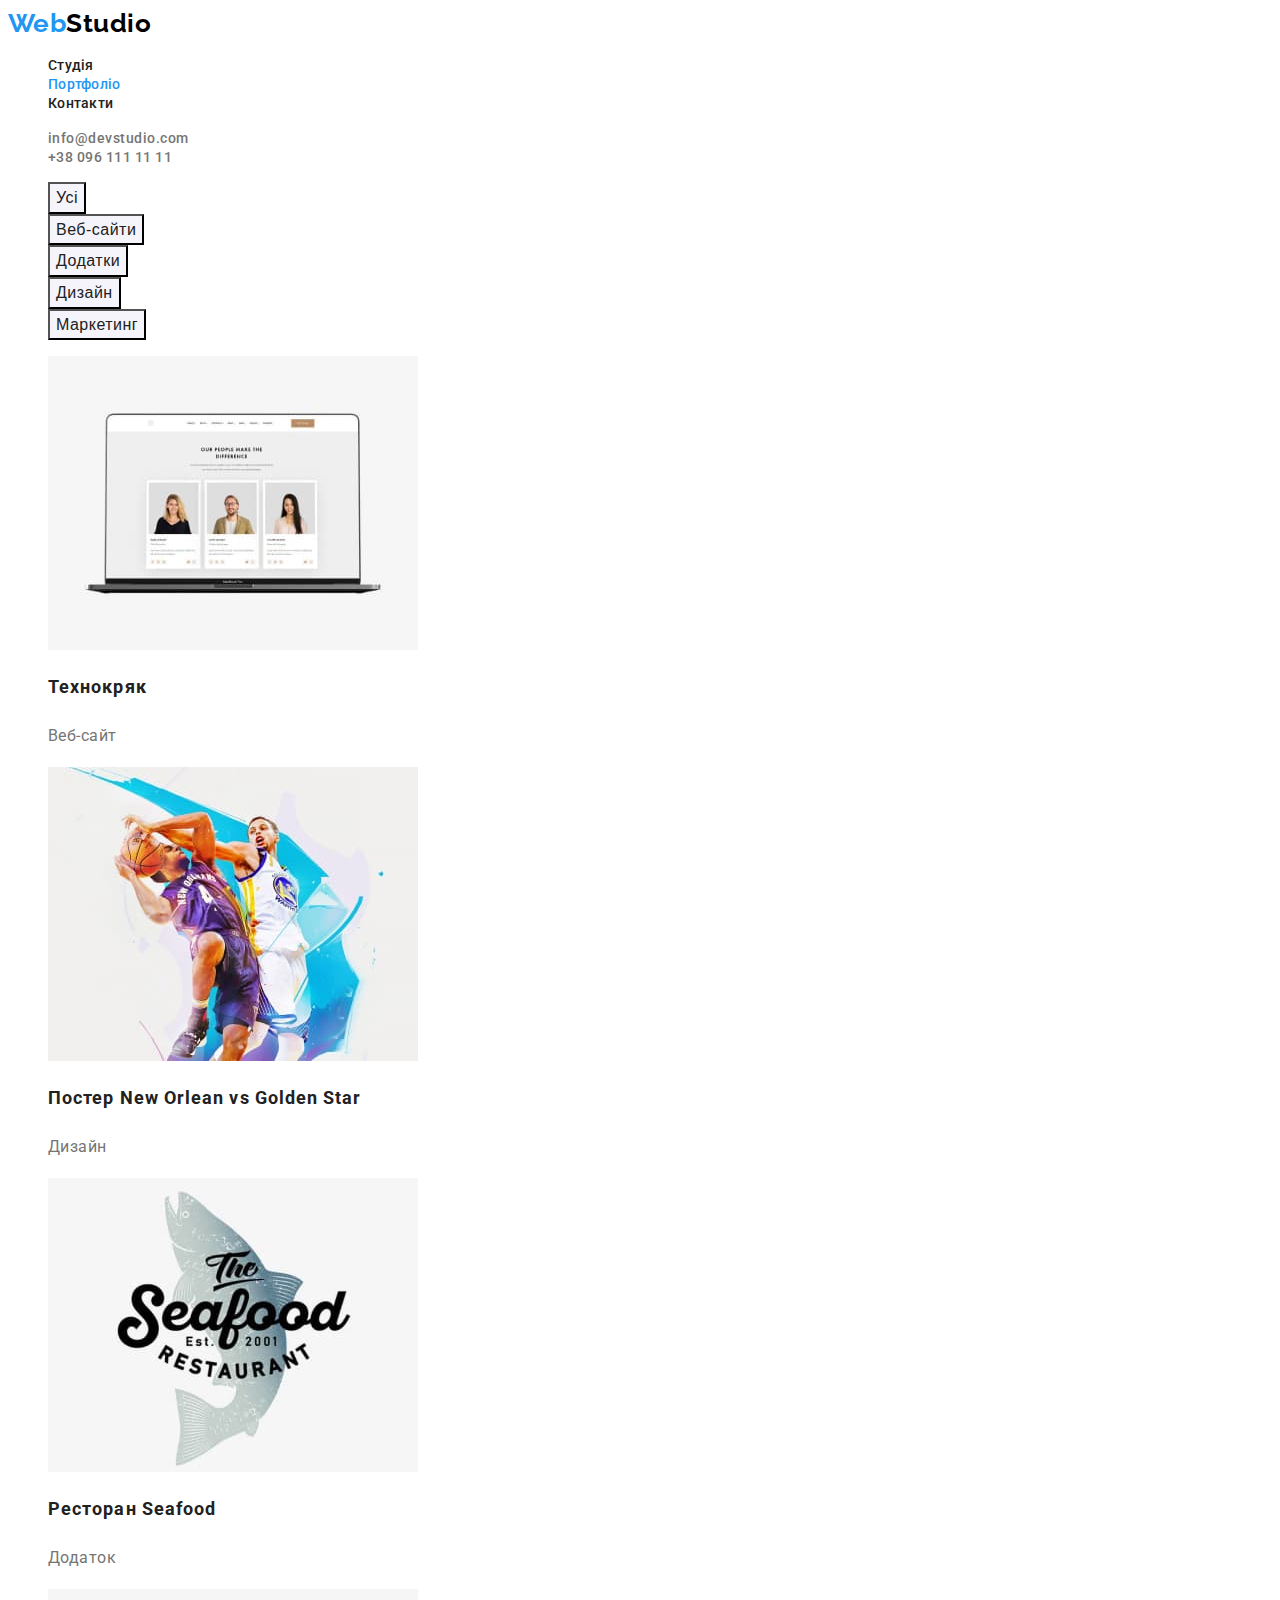
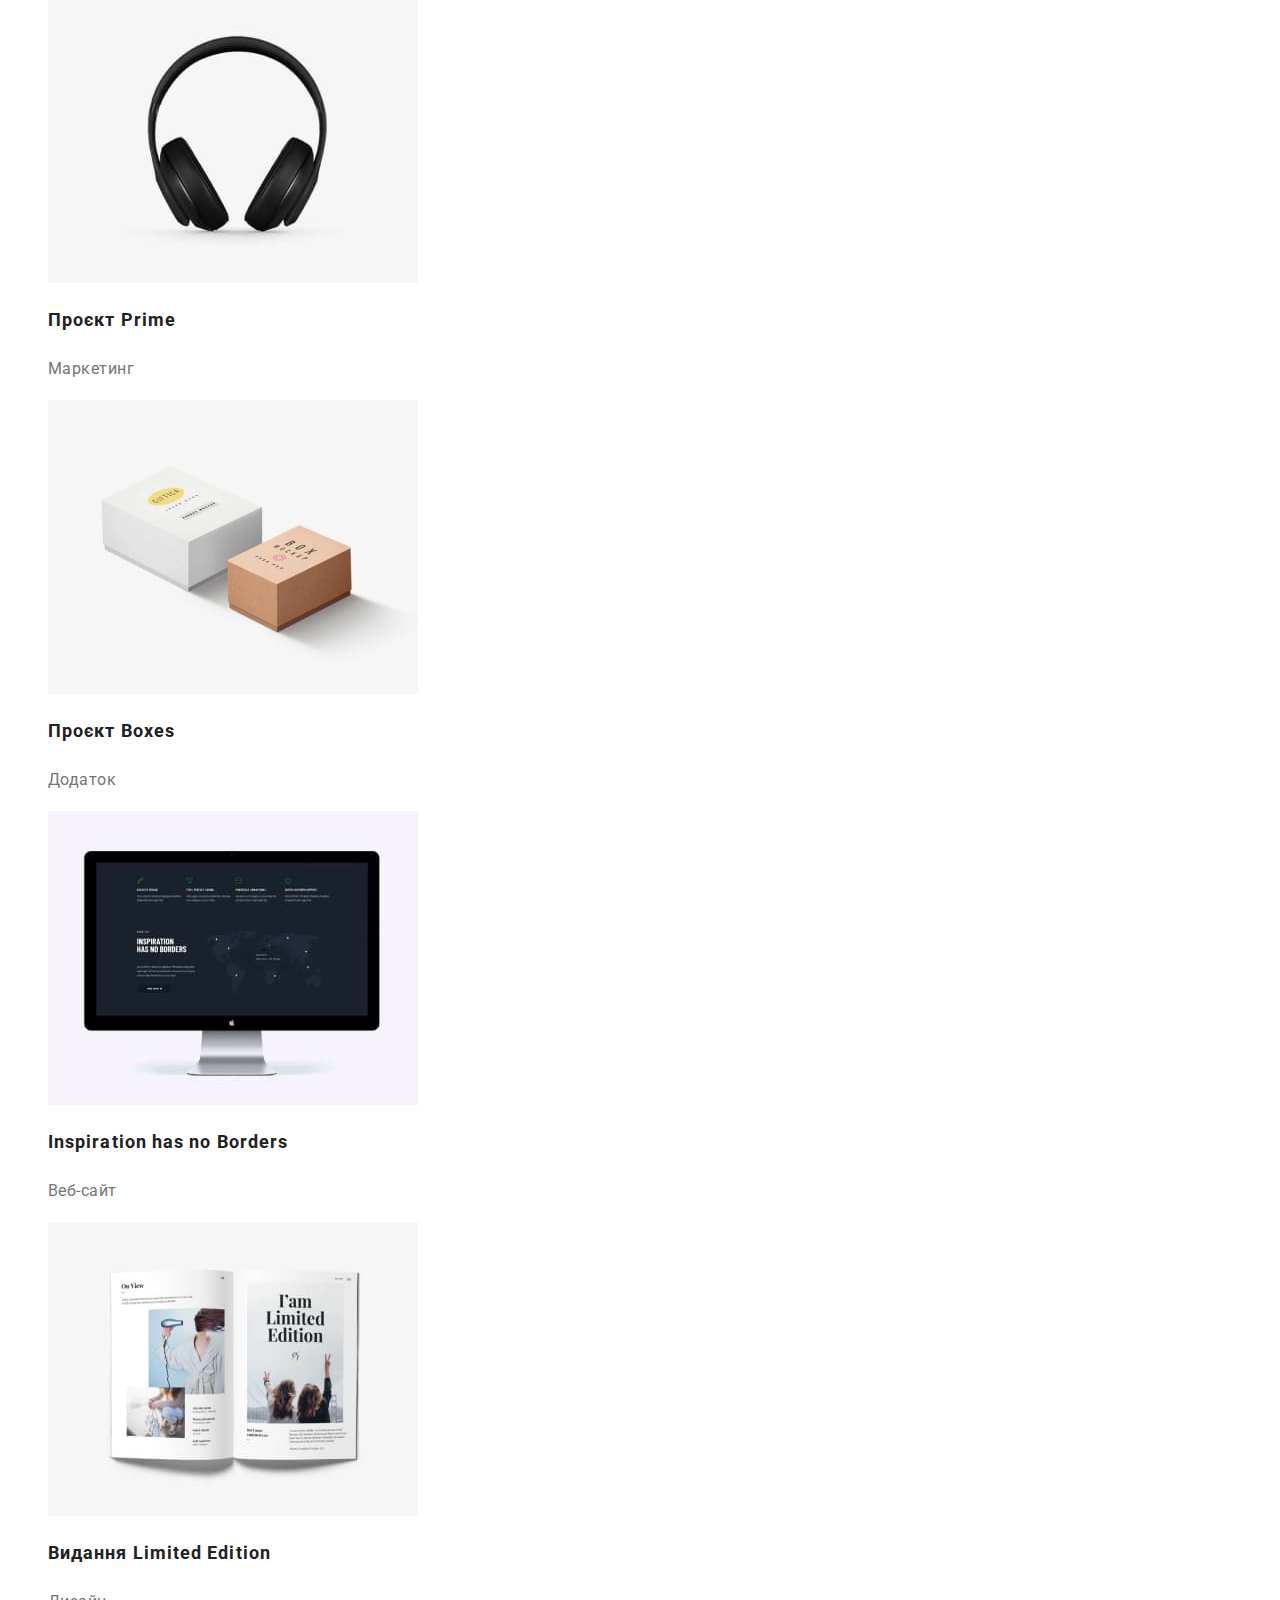
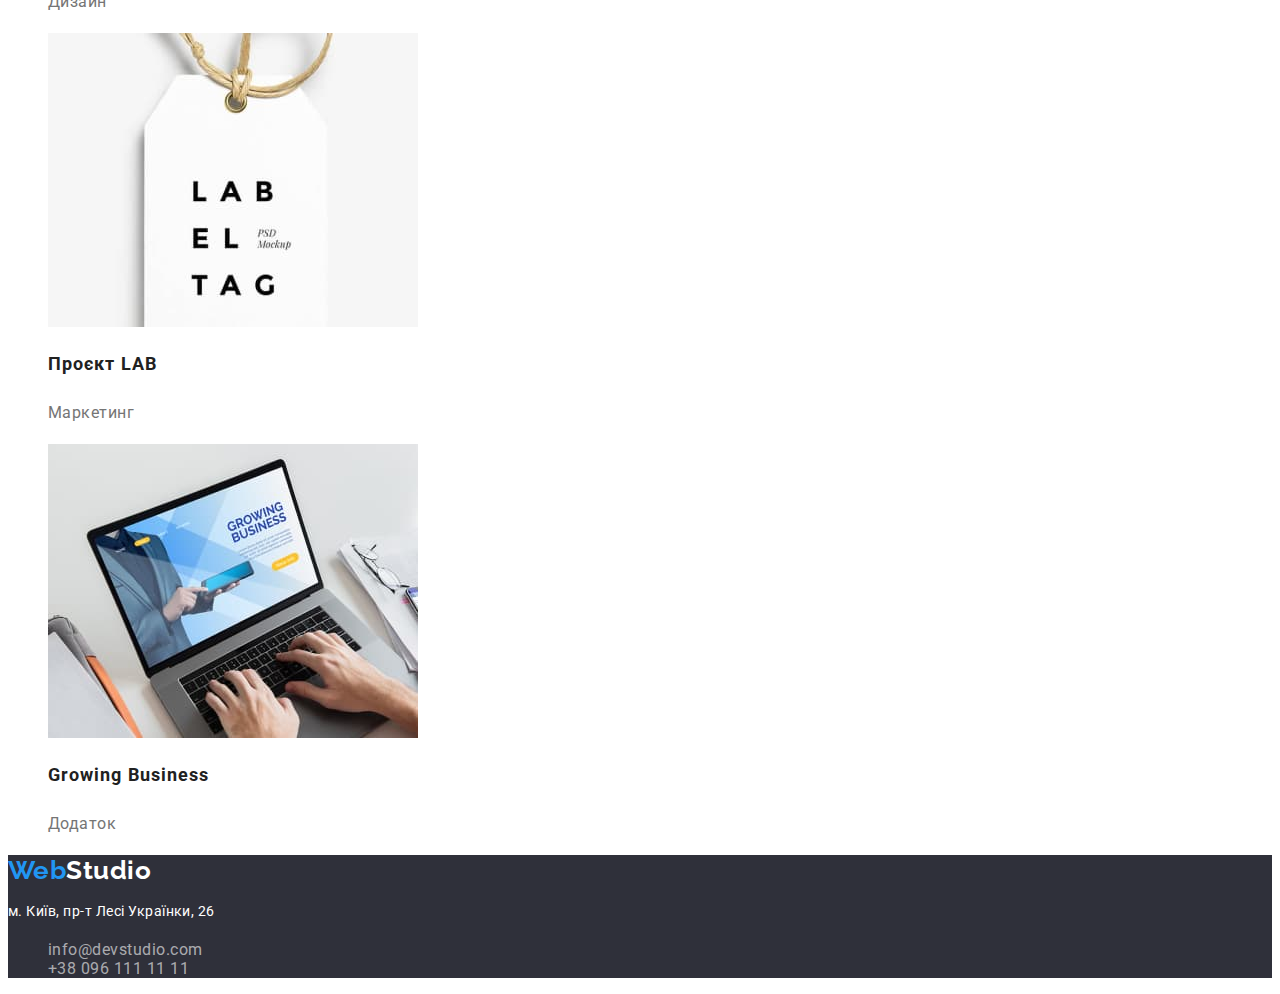
==== portfolio.html @ 4f3515ca "Initial commit" ====
<!DOCTYPE html>
<html lang="en">
<head>
    <meta charset="UTF-8">
    <meta http-equiv="X-UA-Compatible" content="IE=edge">
    <meta name="viewport" content="width=device-width, initial-scale=1.0">
    <title>Document</title>
    <link rel="stylesheet" href="./css/styles.css">
    <link href="https://fonts.googleapis.com/css2?family=Raleway:wght@700&family=Roboto:wght@400;500;700;900&display=swap" rel="stylesheet">
</head>
<body class="body">
    <header class="header">
        <nav>
            <a class="logo-link" href="./index.html">Web<span class="header-logo">Studio</span></a>
            <ul class="site-nav list">
                <li><a href="" class="link">Студія</a></li>
                <li><a href="" class="link current">Портфоліо</a></li>
                <li><a href="" class="link">Контакти</a></li>
            </ul>
        </nav>
        <ul class="site-address list">
            <li><a href="mailto:info@devstudio.com" class="link">info@devstudio.com</a></li>
            <li><a href="tel:+380961111111" class="link">+38 096 111 11 11</a></li>
        </ul>
    </header>
    <main>
        <section class="portfolio">
            <div>  
                <ul class="list-button list">
                   <li><button type="button" class="link">Усі</button></li>
                   <li><button type="button" class="link">Веб-сайти</button></li>
                   <li><button type="button" class="link">Додатки</button></li>
                   <li><button type="button" class="link">Дизайн</button></li>
                   <li><button type="button" class="link">Маркетинг</button></li>
                </ul>
            </div>
            <ul class="list">
                <li>
                    <img src="./images/techno.jpg" alt="Технокряк" width="370" height="294">
                    <h2 class="portfolio-title">Технокряк</h2>
                    <p class="text">Веб-сайт</p>
                </li>
                <li>
                    <img src="./images/poster.jpg" alt="Постер" width="370" height="294">
                    <h2 class="portfolio-title">Постер New Orlean vs Golden Star</h2>
                    <p class="text">Дизайн</p>
                </li>
                <li>
                    <img src="./images/seafood.jpg" alt="Ресторан" width="370" height="294">
                    <h2 class="portfolio-title">Ресторан Seafood</h2>
                    <p class="text">Додаток</p>
                </li>
                <li>
                    <img src="./images/prime.jpg" alt="Гаджет" width="370" height="294">
                    <h2 class="portfolio-title">Проєкт Prime</h2>
                    <p class="text">Маркетинг</p>
                </li>
                <li>
                    <img src="./images/boxes.jpg" alt="Коробка" width="370" height="294">
                    <h2 class="portfolio-title">Проєкт Boxes</h2>
                    <p class="text">Додаток</p>
                </li>
                <li>
                    <img src="./images/display.jpg" alt="Дисплей" width="370" height="294">
                    <h2 class="portfolio-title">Inspiration has no Borders</h2>
                    <p class="text">Веб-сайт</p>
                </li>
                <li>
                    <img src="./images/edition.jpg" alt="Видання" width="370" height="294">
                    <h2 class="portfolio-title">Видання Limited Edition</h2>
                    <p class="text"> Дизайн</p>
                </li>
                <li>
                    <img src="./images/project.jpg" alt="Проект" width="370" height="294">
                    <h2 class="portfolio-title">Проєкт LAB</h2>
                    <p class="text">Маркетинг</p>
                </li>
                <li>
                    <img src="./images/business.jpg" alt="Бізнес" width="370" height="294">
                    <h2 class="portfolio-title">Growing Business</h2>
                    <p class="text">Додаток</p>
                </li>
            </ul>

        </section>
    </main>

    <footer class="footer">
        <a class="logo-link" href="/index.html">Web<span class="footer-logo">Studio</span></a>
        <address>
            <p class="text">м. Київ, пр-т Лесі Українки, 26</p>
            <ul class="footer-address list">
                <li><a href="mailto:info@devstudio.com" class="link">info@devstudio.com</a></li>
                <li><a href="tel:+380961111111" class="link">+38 096 111 11 11</a></li>
            </ul>
        </address> 
    </footer>
    
</body>
</html>
---- css/styles.css ----
:root{
    --primary-text-color: #757575;
    --title-text-color: #212121;
    --text-accent: #2196F3;
}

body{
color: var(--primary-text-color);
font-family: Roboto, sans-serif;
letter-spacing: 0.03em;
background: #FFFFFF;
}

/* Header */

.header-logo{
    color: #000000;
    font-family: 'Raleway';
    font-weight: 700;
    font-size: 26px;
    line-height: 1.2;
}

.logo-link {
    color: var(--text-accent); 
    font-family: 'Raleway';
    font-weight: 700;
    font-size: 26px;
    line-height: 1.2;
    text-decoration: none;                                         
}

.list{
    list-style: none;
}

.site-nav .link{
    color: var(--title-text-color);
    font-weight: 500;
    font-size: 14px;
    line-height: 1.14;
    letter-spacing: 0.02em;
    text-decoration: none;
    }

.site-nav .link:hover,
.site-nav .link:focus{
    color: var(--text-accent);
}

.site-nav .link.current{
    color: var(--text-accent);
}

.site-address .link{
    color: var(--primary-text-color);
    font-weight: 500;
    font-size: 14px;
    line-height: 1.14
    letter-spacing: 0.02em;
    text-decoration: none;
}

.site-address .link:hover,
.site-address .link:focus{
    color: var(--text-accent);
}

/* Main */

.hero{
    background: #2F303A;
    }

.hero-title{
    color: #FFFFFF;;
    font-weight: 900;
    font-size: 44px;
    line-height: 1.4;
    text-align: center;
    letter-spacing: 0.06em;
}

.button{
    color: #FFFFFF;
    background: var(--text-accent);
    font-family: 'Roboto';
    font-weight: 700;
    font-size: 16px;
    line-height: 1.9;
    letter-spacing: 0.06em;
    cursor: pointer;  
}

.button:hover,
.button:focus{
    background: #188CE8;
    color: #FFFFFF;
}

.images-title, 
.team-title{
    color: var(--title-text-color);
    font-weight: 700;
    font-size: 36px;
    line-height: 1.17;
    text-align: center;
}

.desc-title{
    color: var(--title-text-color);
    font-weight: 700;
    font-size: 14px;
    line-height: 1.14;
    letter-spacing: 0.03em;
}

.desc .text{
    color: var(--primary-text-color);
    font-size: 14px;
    line-height: 1.71;
}

.section-title{
    color: var(--title-text-color);
    font-weight: 500;
    font-size: 16px;
    line-height: 1.19;
}

.team{
    background: #F5F4FA;
}

.team .text{
    color: var(--primary-text-color);
    font-size: 16px;
    line-height: 1.19;
}

.picture{
    background: #FFFFFF;
}

/* Footer */

.footer{
    background: #2F303A;
}

.footer-logo{
    color: #FFFFFF;
    font-family: 'Raleway';
    font-weight: 700;
    font-size: 26px;
    line-height: 1.2;
}

.footer .text{
    color: #FFFFFF;
    font-size: 14px;
    font-style: normal;
    line-height: 1.71; 
}

.footer-address .link{
    color: rgba(255, 255, 255, 0.6);
    text-decoration: none;
    font-style: normal;
}

.footer-address .link:hover,
.footer-address .link:focus{
    color: var(--text-accent);
}

/* Portfolio */

.list-button .link{
    background: #F5F4FA;
    color: var(--title-text-color);
    cursor: pointer;
    font-weight: 500;
    font-size: 16px;
    line-height: 1.6;
    text-align: center;
    letter-spacing: 0.03em;
}

.list-button .link:hover,
.list-button .link:focus{
    background: var(--text-accent);
    color: #FFFFFF;;
}

.portfolio-title{
    color: var(--title-text-color);
    font-weight: 700;
    font-size: 18px;
    line-height: 2;
    letter-spacing: 0.06em;
}

.portfolio .text{
    color: var(--primary-text-color);
    font-size: 16px;
    line-height: 1.88;
}





/* основной цвет #212121 */
/* вторичній цвет #757575; */
/* белый #FFFFFF */
/* акцент #2196F3; */
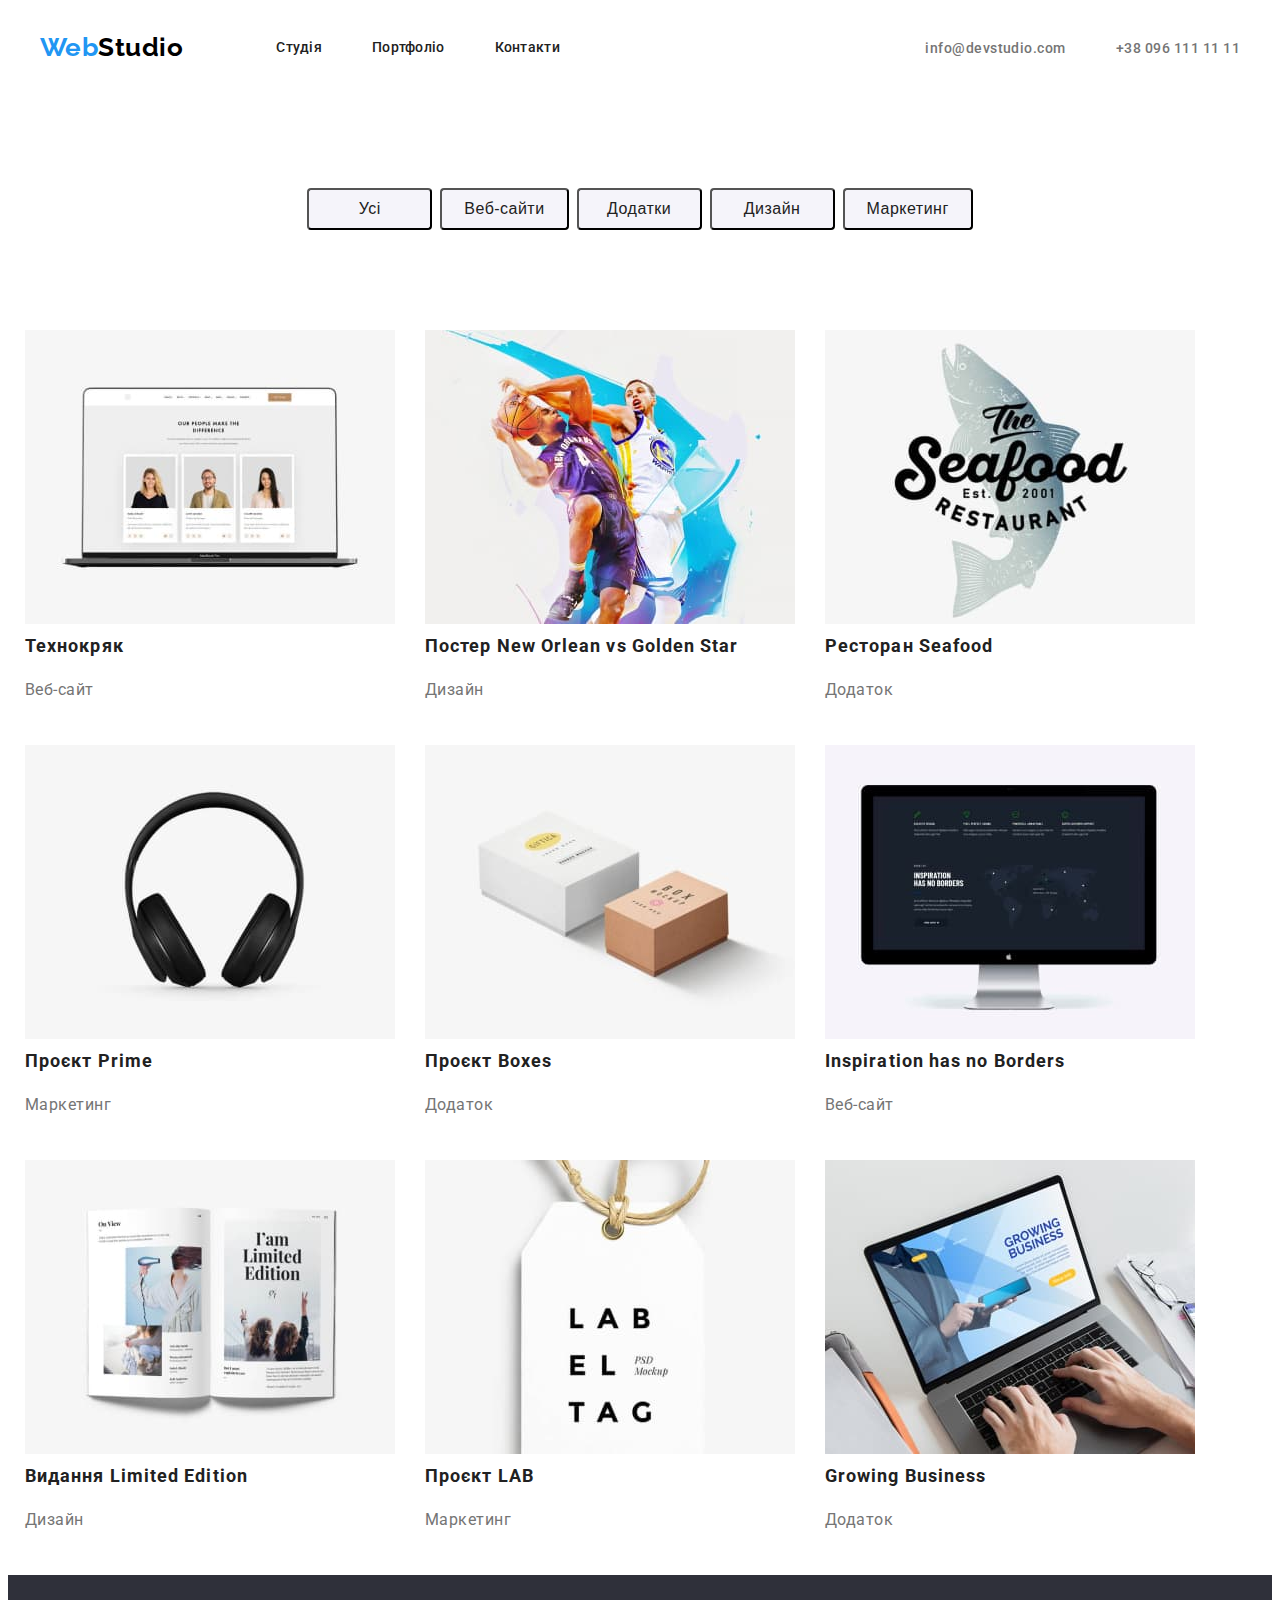
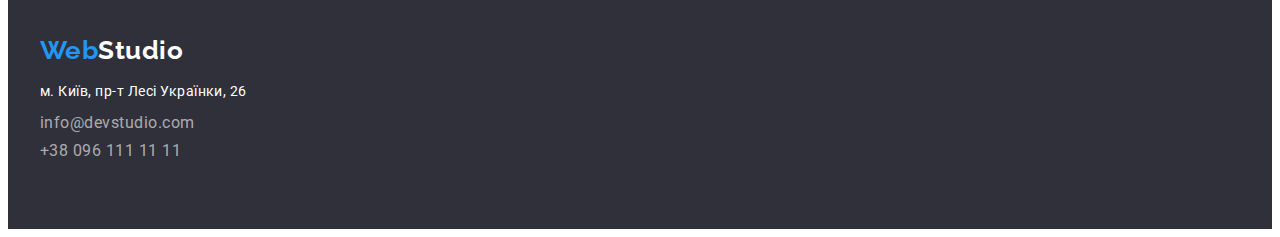
==== commit 6da6b31c: "изменил файл index.html" ====
--- a/portfolio.html
+++ b/portfolio.html
@@ -5,95 +5,100 @@
     <meta http-equiv="X-UA-Compatible" content="IE=edge">
     <meta name="viewport" content="width=device-width, initial-scale=1.0">
     <title>Document</title>
+    <link href="https://fonts.googleapis.com/css2?family=Raleway:wght@700&family=Roboto:wght@400;500;700;900&display=swap" rel="stylesheet">
+    <link rel="stylesheet" href="https://cdnjs.cloudflare.com/ajax/libs/modern-normalize/1.1.0/modern-normalize.min.css" integrity="sha512-wpPYUAdjBVSE4KJnH1VR1HeZfpl1ub8YT/NKx4PuQ5NmX2tKuGu6U/JRp5y+Y8XG2tV+wKQpNHVUX03MfMFn9Q==" crossorigin="anonymous" referrerpolicy="no-referrer" />
     <link rel="stylesheet" href="./css/styles.css">
-    <link href="https://fonts.googleapis.com/css2?family=Raleway:wght@700&family=Roboto:wght@400;500;700;900&display=swap" rel="stylesheet">
 </head>
 <body class="body">
     <header class="header">
-        <nav>
-            <a class="logo-link" href="./index.html">Web<span class="header-logo">Studio</span></a>
+        <nav class="container main-nav">
+            <a class="logo-link" href="/index.html">Web<span class="header-logo">Studio</span></a>
             <ul class="site-nav list">
-                <li><a href="" class="link">Студія</a></li>
-                <li><a href="" class="link current">Портфоліо</a></li>
-                <li><a href="" class="link">Контакти</a></li>
+                <li class="item"><a href="" class="link">Студія</a></li>
+                <li class="item"><a href="./portfolio.html" class="link">Портфоліо</a></li>
+                <li class="item"><a href="" class="link">Контакти</a></li>
             </ul>
+    
+        <ul class="site-address list">
+            <li class="item"><a href="mailto:info@devstudio.com" class="link">info@devstudio.com</a></li>
+            <li class="item"><a href="tel:+380961111111" class="link">+38 096 111 11 11</a></li>
+        </ul>
         </nav>
-        <ul class="site-address list">
-            <li><a href="mailto:info@devstudio.com" class="link">info@devstudio.com</a></li>
-            <li><a href="tel:+380961111111" class="link">+38 096 111 11 11</a></li>
-        </ul>
     </header>
     <main>
         <section class="portfolio">
-            <div>  
+            <div class="filter-container">  
                 <ul class="list-button list">
-                   <li><button type="button" class="link">Усі</button></li>
-                   <li><button type="button" class="link">Веб-сайти</button></li>
-                   <li><button type="button" class="link">Додатки</button></li>
-                   <li><button type="button" class="link">Дизайн</button></li>
-                   <li><button type="button" class="link">Маркетинг</button></li>
+                   <li class="item"><button type="button" class="link">Усі</button></li>
+                   <li class="item"><button type="button" class="link">Веб-сайти</button></li>
+                   <li class="item"><button type="button" class="link">Додатки</button></li>
+                   <li class="item"><button type="button" class="link">Дизайн</button></li>
+                   <li class="item"><button type="button" class="link">Маркетинг</button></li>
                 </ul>
             </div>
-            <ul class="list">
-                <li>
+            <div class="project-container">
+            <ul class="project-list list">
+                <li class="element">
                     <img src="./images/techno.jpg" alt="Технокряк" width="370" height="294">
                     <h2 class="portfolio-title">Технокряк</h2>
                     <p class="text">Веб-сайт</p>
                 </li>
-                <li>
+                <li class="element">
                     <img src="./images/poster.jpg" alt="Постер" width="370" height="294">
                     <h2 class="portfolio-title">Постер New Orlean vs Golden Star</h2>
                     <p class="text">Дизайн</p>
                 </li>
-                <li>
+                <li class="element">
                     <img src="./images/seafood.jpg" alt="Ресторан" width="370" height="294">
                     <h2 class="portfolio-title">Ресторан Seafood</h2>
                     <p class="text">Додаток</p>
                 </li>
-                <li>
+                <li class="element">
                     <img src="./images/prime.jpg" alt="Гаджет" width="370" height="294">
                     <h2 class="portfolio-title">Проєкт Prime</h2>
                     <p class="text">Маркетинг</p>
                 </li>
-                <li>
+                <li class="element">
                     <img src="./images/boxes.jpg" alt="Коробка" width="370" height="294">
                     <h2 class="portfolio-title">Проєкт Boxes</h2>
                     <p class="text">Додаток</p>
                 </li>
-                <li>
+                <li class="element">
                     <img src="./images/display.jpg" alt="Дисплей" width="370" height="294">
                     <h2 class="portfolio-title">Inspiration has no Borders</h2>
                     <p class="text">Веб-сайт</p>
                 </li>
-                <li>
+                <li class="element">
                     <img src="./images/edition.jpg" alt="Видання" width="370" height="294">
                     <h2 class="portfolio-title">Видання Limited Edition</h2>
                     <p class="text"> Дизайн</p>
                 </li>
-                <li>
+                <li class="element">
                     <img src="./images/project.jpg" alt="Проект" width="370" height="294">
                     <h2 class="portfolio-title">Проєкт LAB</h2>
                     <p class="text">Маркетинг</p>
                 </li>
-                <li>
+                <li class="element">
                     <img src="./images/business.jpg" alt="Бізнес" width="370" height="294">
                     <h2 class="portfolio-title">Growing Business</h2>
                     <p class="text">Додаток</p>
                 </li>
             </ul>
-
+        </div>
         </section>
     </main>
 
     <footer class="footer">
+        <div class="container">
         <a class="logo-link" href="/index.html">Web<span class="footer-logo">Studio</span></a>
         <address>
             <p class="text">м. Київ, пр-т Лесі Українки, 26</p>
             <ul class="footer-address list">
-                <li><a href="mailto:info@devstudio.com" class="link">info@devstudio.com</a></li>
-                <li><a href="tel:+380961111111" class="link">+38 096 111 11 11</a></li>
+                <li class="item"><a href="mailto:info@devstudio.com" class="link">info@devstudio.com</a></li>
+                <li class="item"><a href="tel:+380961111111" class="link">+38 096 111 11 11</a></li>
             </ul>
         </address> 
+    </div>
     </footer>
     
 </body>
--- a/css/styles.css
+++ b/css/styles.css
@@ -5,10 +5,57 @@
 }
 
 body{
-color: var(--primary-text-color);
-font-family: Roboto, sans-serif;
-letter-spacing: 0.03em;
-background: #FFFFFF;
+    color: var(--primary-text-color);
+    font-family: Roboto, sans-serif;
+    letter-spacing: 0.03em;
+    background: #FFFFFF;
+}
+
+.container{
+    width: 1200px;
+    padding-left: 15px;
+    padding-right: 15px;
+    margin-left: auto;
+    margin-right: auto;
+   
+}
+
+.h1,
+h2,
+h3,
+h4,
+h5,
+h6{
+    margin: 0;
+}
+
+.link{
+    text-decoration: none;
+}
+
+.list{
+    display: flex;
+    flex-wrap: wrap;
+    
+    padding: 0;
+    margin: 0;
+
+    list-style: none;
+}
+
+.desc{
+    display: flex;
+    flex-wrap: nowrap;
+    padding: 0;
+    margin: 0:
+}
+
+.desc.feature{
+margin-right: 3opx;
+}
+
+.img{
+    display: block;
 }
 
 /* Header */
@@ -22,6 +69,8 @@
 }
 
 .logo-link {
+    margin-right: 93px;
+
     color: var(--text-accent); 
     font-family: 'Raleway';
     font-weight: 700;
@@ -30,11 +79,28 @@
     text-decoration: none;                                         
 }
 
-.list{
-    list-style: none;
+
+
+/* Navigation */
+
+.main-nav{
+    display: flex;
+    align-items: center;
+}
+
+.site-nav{
+    display: flex;
+}
+
+.site-nav .item:not(:last-child){
+    margin-right: 50px;
 }
 
 .site-nav .link{
+    display: block;
+    padding-top: 32px;
+    padding-bottom: 32px;
+    
     color: var(--title-text-color);
     font-weight: 500;
     font-size: 14px;
@@ -50,6 +116,15 @@
 
 .site-nav .link.current{
     color: var(--text-accent);
+}
+
+.site-address{
+    display: flex;
+    margin-left: auto;
+}
+
+.site-address .item:not(:last-child){
+    margin-right: 50px;
 }
 
 .site-address .link{
@@ -69,10 +144,19 @@
 /* Main */
 
 .hero{
+    text-align: center;
+    padding: 200px 452px;
+   
     background: #2F303A;
+   
     }
 
 .hero-title{
+    margin-top: 0;
+    margin-bottom: 30px;
+
+    outline: 2px solid: tomato;
+   
     color: #FFFFFF;;
     font-weight: 900;
     font-size: 44px;
@@ -82,6 +166,12 @@
 }
 
 .button{
+    text-align: center;
+    border-radius: 4px;
+    padding: 9px 31px;
+    min-width: 216px;
+    
+
     color: #FFFFFF;
     background: var(--text-accent);
     font-family: 'Roboto';
@@ -98,16 +188,42 @@
     color: #FFFFFF;
 }
 
+.section{
+    padding-top: 94px;
+    padding-bottom: 94px;
+}
+
+.section-title{
+    margin-top: 0;
+    margin-bottom: 10px;
+    text-align: center;
+    
+    color: var(--title-text-color);
+    font-weight: 500;
+    font-size: 16px;
+    line-height: 1.19;
+}
+
 .images-title, 
 .team-title{
+    margin-bottom: 50px;
+    text-align: center;
+
     color: var(--title-text-color);
     font-weight: 700;
     font-size: 36px;
-    line-height: 1.17;
-    text-align: center;
-}
+    line-height: 1.17; 
+}
+
+
+.desc section{
+    margin-top: 0;
+    }
 
 .desc-title{
+    margin-bottom: 10px;
+    text-align: center;
+
     color: var(--title-text-color);
     font-weight: 700;
     font-size: 14px;
@@ -116,16 +232,26 @@
 }
 
 .desc .text{
+    margin-bottom: 0;
+
     color: var(--primary-text-color);
     font-size: 14px;
     line-height: 1.71;
 }
 
-.section-title{
-    color: var(--title-text-color);
-    font-weight: 500;
-    font-size: 16px;
-    line-height: 1.19;
+.image .list, 
+.team .list{
+    gap: 30px;
+}
+
+.box .list {
+width: 370px;
+margin-right: 30px;
+}
+
+.box{
+width: 370px;
+margin-right: 30px;
 }
 
 .team{
@@ -138,17 +264,27 @@
     line-height: 1.19;
 }
 
+/* .team > .list{
+gap: 30px:
+} */
+
 .picture{
     background: #FFFFFF;
-}
+} 
 
 /* Footer */
 
 .footer{
+    padding-top: 60px;
+    padding-bottom: 60px;
+  
+
     background: #2F303A;
 }
 
 .footer-logo{
+    margin-bottom: 20px;
+   
     color: #FFFFFF;
     font-family: 'Raleway';
     font-weight: 700;
@@ -156,13 +292,24 @@
     line-height: 1.2;
 }
 
+.footer .logo-link{
+    margin-right: 0;
+}
+
 .footer .text{
+    margin-bottom: 9px;
+
     color: #FFFFFF;
     font-size: 14px;
     font-style: normal;
     line-height: 1.71; 
 }
 
+.footer-address{
+    display: block; 
+    margin-bottom: 9px;
+}
+
 .footer-address .link{
     color: rgba(255, 255, 255, 0.6);
     text-decoration: none;
@@ -174,9 +321,30 @@
     color: var(--text-accent);
 }
 
+.footer-address .item:not(:last-child){
+    margin-bottom: 9px;
+}
+
 /* Portfolio */
 
+.list-button{
+    display: flex;
+    justify-content: center;
+    margin: 100px 0 50px 0;
+}
+
+.list-button .item:not(:last-child){
+    margin-right: 8px;
+}
+
 .list-button .link{
+    border-radius: 4px;
+    padding: 6px 22px;
+    min-width: 125px;
+    min-height: 38px;
+    margin-bottom: 50px;
+
+
     background: #F5F4FA;
     color: var(--title-text-color);
     cursor: pointer;
@@ -193,6 +361,39 @@
     color: #FFFFFF;;
 }
 
+.project-container{
+    display: flex;
+    flex-wrap: wrap;
+    width: 1230px;
+    padding-left: 15px;
+    padding-right: 15px;
+    margin-left: auto;
+    margin-right: auto;
+}
+
+.project-list{
+    display: flex;
+    /* flex-wrap: wrap; */
+    /* gap: 30px; */
+}
+
+.element{
+    width: 370px;
+    margin-right: 30px;
+    margin-bottom: 30px;
+    /* width: calc((100%-60px)/3);
+    margin-right: 30px; 
+} */
+
+.element:nth-child(3n){
+    margin-right: 0;
+}
+
+.element:nth-child(-n+3){
+    margin-bottom: 0;
+}
+
+
 .portfolio-title{
     color: var(--title-text-color);
     font-weight: 700;
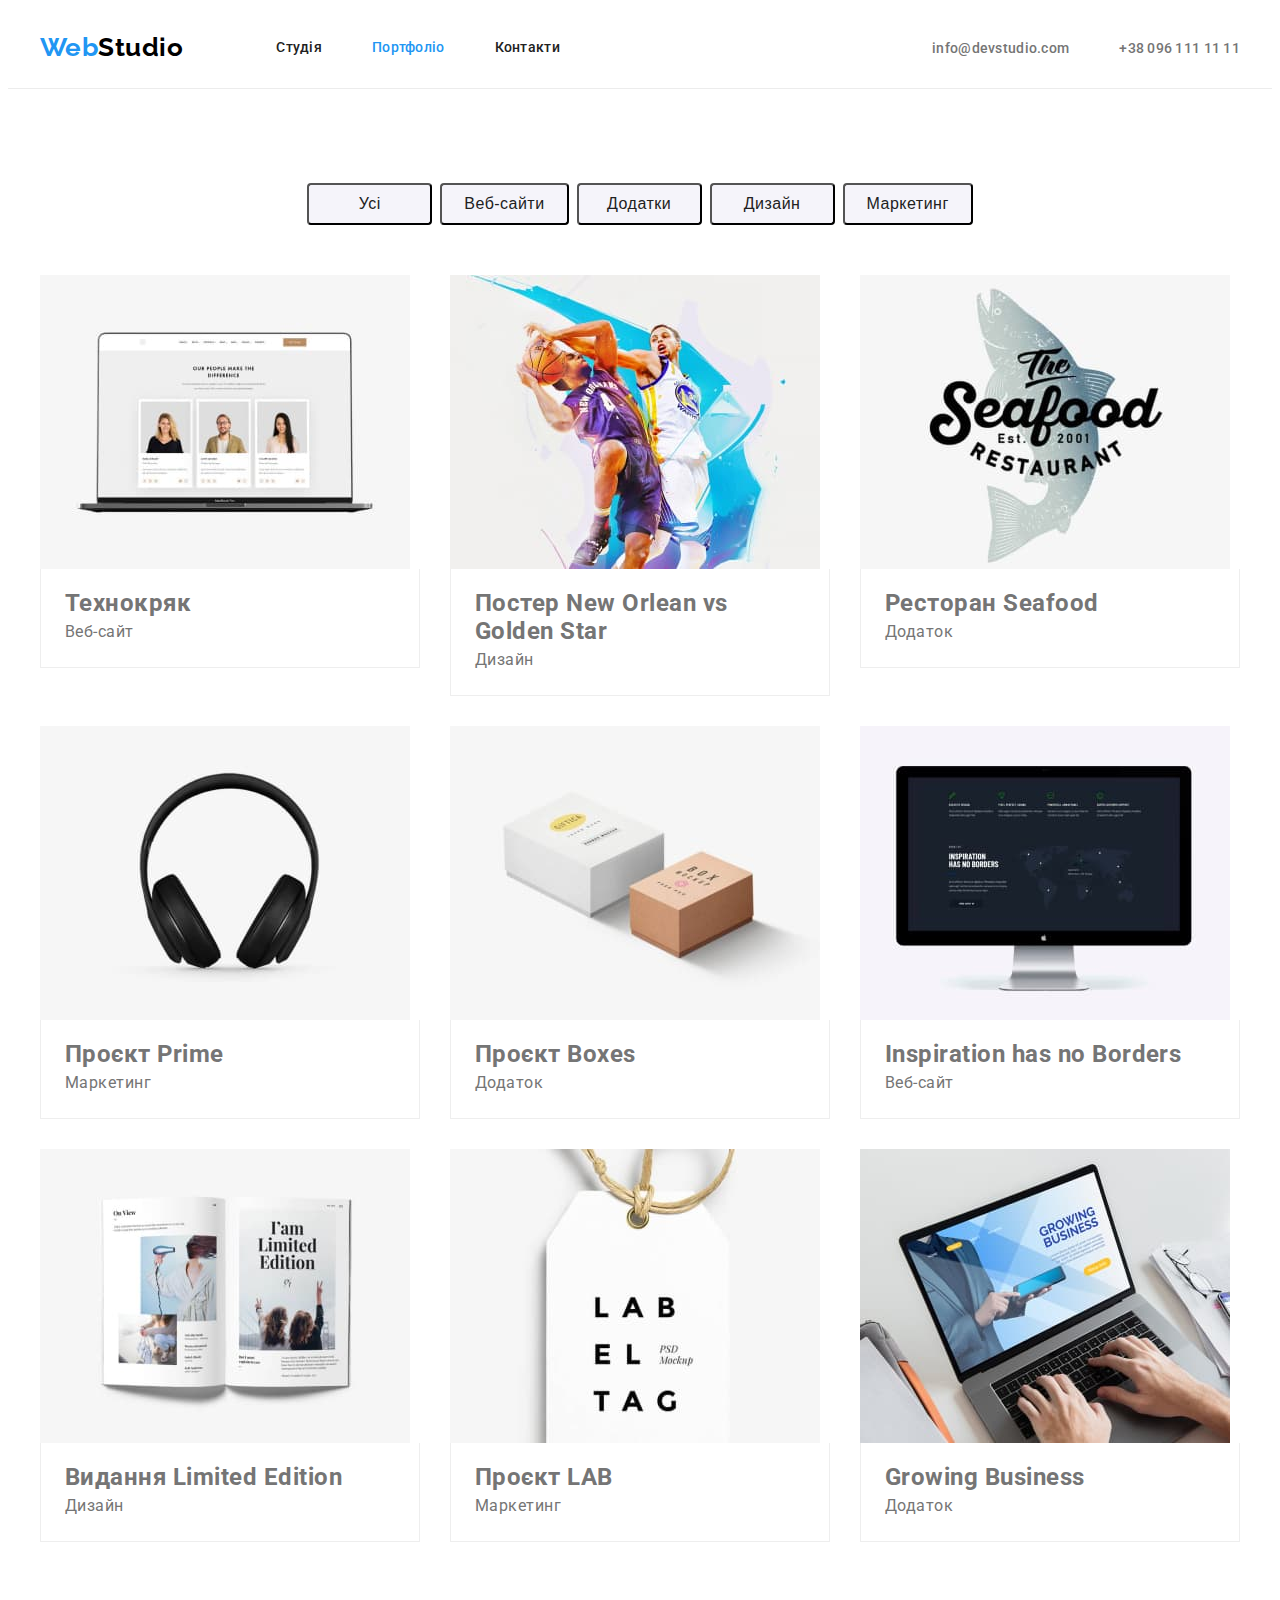
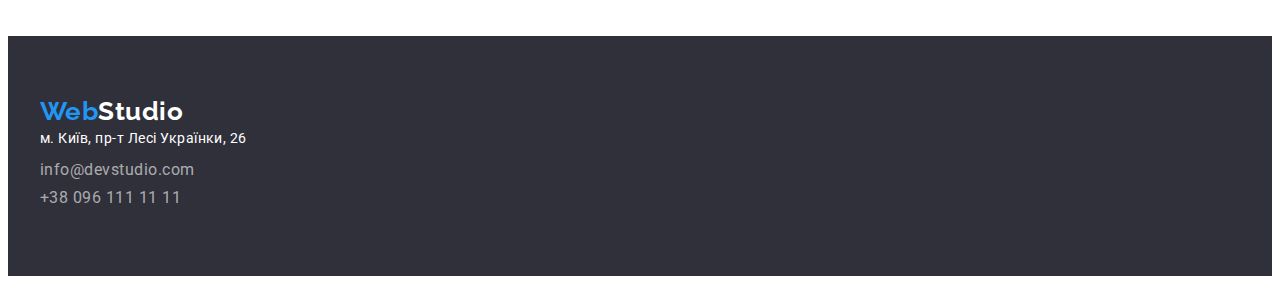
==== commit 2b68e950: "изменил index.html" ====
--- a/portfolio.html
+++ b/portfolio.html
@@ -9,25 +9,31 @@
     <link rel="stylesheet" href="https://cdnjs.cloudflare.com/ajax/libs/modern-normalize/1.1.0/modern-normalize.min.css" integrity="sha512-wpPYUAdjBVSE4KJnH1VR1HeZfpl1ub8YT/NKx4PuQ5NmX2tKuGu6U/JRp5y+Y8XG2tV+wKQpNHVUX03MfMFn9Q==" crossorigin="anonymous" referrerpolicy="no-referrer" />
     <link rel="stylesheet" href="./css/styles.css">
 </head>
+
 <body class="body">
+    
     <header class="header">
-        <nav class="container main-nav">
+        <div class="container wrap">
+        <nav class="mein-nav">
             <a class="logo-link" href="/index.html">Web<span class="header-logo">Studio</span></a>
             <ul class="site-nav list">
-                <li class="item"><a href="" class="link">Студія</a></li>
-                <li class="item"><a href="./portfolio.html" class="link">Портфоліо</a></li>
-                <li class="item"><a href="" class="link">Контакти</a></li>
+                <li class="site-nav-item"><a href="" class="link">Студія</a></li>
+                <li class="site-nav-item"><a href="./portfolio.html" class="link current">Портфоліо</a></li>
+                <li class="site-nav-item"><a href="" class="link">Контакти</a></li>
             </ul>
+        </nav>
     
         <ul class="site-address list">
-            <li class="item"><a href="mailto:info@devstudio.com" class="link">info@devstudio.com</a></li>
-            <li class="item"><a href="tel:+380961111111" class="link">+38 096 111 11 11</a></li>
+            <li class="site-address-item"><a href="mailto:info@devstudio.com" class="link">info@devstudio.com</a></li>
+            <li class="site-address-item"><a href="tel:+380961111111" class="link">+38 096 111 11 11</a></li>
         </ul>
-        </nav>
+    </div>
     </header>
+
     <main>
-        <section class="portfolio">
-            <div class="filter-container">  
+        <section class="portfolio section"> 
+            <div class="container">
+
                 <ul class="list-button list">
                    <li class="item"><button type="button" class="link">Усі</button></li>
                    <li class="item"><button type="button" class="link">Веб-сайти</button></li>
@@ -35,56 +41,73 @@
                    <li class="item"><button type="button" class="link">Дизайн</button></li>
                    <li class="item"><button type="button" class="link">Маркетинг</button></li>
                 </ul>
-            </div>
-            <div class="project-container">
+          
             <ul class="project-list list">
                 <li class="element">
                     <img src="./images/techno.jpg" alt="Технокряк" width="370" height="294">
+                    <div class="border">
                     <h2 class="portfolio-title">Технокряк</h2>
                     <p class="text">Веб-сайт</p>
+                </div>
                 </li>
                 <li class="element">
                     <img src="./images/poster.jpg" alt="Постер" width="370" height="294">
+                    <div class="border">
                     <h2 class="portfolio-title">Постер New Orlean vs Golden Star</h2>
                     <p class="text">Дизайн</p>
+                </div>
                 </li>
                 <li class="element">
                     <img src="./images/seafood.jpg" alt="Ресторан" width="370" height="294">
+                    <div class="border">
                     <h2 class="portfolio-title">Ресторан Seafood</h2>
                     <p class="text">Додаток</p>
+                </div>
                 </li>
                 <li class="element">
                     <img src="./images/prime.jpg" alt="Гаджет" width="370" height="294">
+                    <div class="border">
                     <h2 class="portfolio-title">Проєкт Prime</h2>
                     <p class="text">Маркетинг</p>
+                </div>
                 </li>
                 <li class="element">
                     <img src="./images/boxes.jpg" alt="Коробка" width="370" height="294">
+                    <div class="border">
                     <h2 class="portfolio-title">Проєкт Boxes</h2>
                     <p class="text">Додаток</p>
+                </div>
                 </li>
                 <li class="element">
                     <img src="./images/display.jpg" alt="Дисплей" width="370" height="294">
+                    <div class="border">
                     <h2 class="portfolio-title">Inspiration has no Borders</h2>
                     <p class="text">Веб-сайт</p>
+                </div>
                 </li>
                 <li class="element">
                     <img src="./images/edition.jpg" alt="Видання" width="370" height="294">
+                    <div class="border">
                     <h2 class="portfolio-title">Видання Limited Edition</h2>
                     <p class="text"> Дизайн</p>
+                </div>
                 </li>
                 <li class="element">
                     <img src="./images/project.jpg" alt="Проект" width="370" height="294">
+                    <div class="border">
                     <h2 class="portfolio-title">Проєкт LAB</h2>
                     <p class="text">Маркетинг</p>
+                </div>
                 </li>
                 <li class="element">
                     <img src="./images/business.jpg" alt="Бізнес" width="370" height="294">
+                    <div class="border">
                     <h2 class="portfolio-title">Growing Business</h2>
                     <p class="text">Додаток</p>
+                </div>
                 </li>
             </ul>
-        </div>
+        </div> 
         </section>
     </main>
 
--- a/css/styles.css
+++ b/css/styles.css
@@ -16,49 +16,46 @@
     padding-left: 15px;
     padding-right: 15px;
     margin-left: auto;
-    margin-right: auto;
-   
-}
-
-.h1,
+    margin-right: auto; 
+}
+
+h1,
 h2,
 h3,
-h4,
-h5,
-h6{
+p,
+ul,
+li
+{
     margin: 0;
-}
-
-.link{
+    padding: 0;
+}
+
+ul{
+    list-style: none;
+}
+
+link{
+    display: block;
     text-decoration: none;
 }
 
+img{
+    display: block;
+}
+
+
 .list{
-    display: flex;
-    flex-wrap: wrap;
-    
+    list-style: none;
+    margin: 0;
     padding: 0;
-    margin: 0;
-
-    list-style: none;
-}
-
-.desc{
-    display: flex;
-    flex-wrap: nowrap;
-    padding: 0;
-    margin: 0:
-}
-
-.desc.feature{
-margin-right: 3opx;
-}
-
-.img{
-    display: block;
 }
 
 /* Header */
+
+/* Logo */
+.header{
+    border-bottom: 1px solid #ECECEC;;
+}
 
 .header-logo{
     color: #000000;
@@ -79,22 +76,23 @@
     text-decoration: none;                                         
 }
 
-
-
 /* Navigation */
 
-.main-nav{
+.container.wrap{
     display: flex;
     align-items: center;
 }
 
+.mein-nav{
+    display: flex;
+    align-items: center;
+}
+
 .site-nav{
-    display: flex;
-}
-
-.site-nav .item:not(:last-child){
-    margin-right: 50px;
-}
+    display: flex; 
+    gap: 50px; 
+}
+
 
 .site-nav .link{
     display: block;
@@ -119,19 +117,20 @@
 }
 
 .site-address{
-    display: flex;
-    margin-left: auto;
-}
-
-.site-address .item:not(:last-child){
-    margin-right: 50px;
+ display: flex;
+  margin-left: auto;
+  gap: 50px;
+}
+
+.site-address-item + .item{
+margin-left: 50px;
 }
 
 .site-address .link{
     color: var(--primary-text-color);
     font-weight: 500;
     font-size: 14px;
-    line-height: 1.14
+    line-height: 1.14;
     letter-spacing: 0.02em;
     text-decoration: none;
 }
@@ -145,19 +144,17 @@
 
 .hero{
     text-align: center;
-    padding: 200px 452px;
+    padding: 200px 0;
    
     background: #2F303A;
    
     }
 
 .hero-title{
-    margin-top: 0;
+    /* margin-top: 0; */
     margin-bottom: 30px;
 
-    outline: 2px solid: tomato;
-   
-    color: #FFFFFF;;
+    color: #FFFFFF;
     font-weight: 900;
     font-size: 44px;
     line-height: 1.4;
@@ -166,12 +163,10 @@
 }
 
 .button{
-    text-align: center;
     border-radius: 4px;
-    padding: 9px 31px;
-    min-width: 216px;
-    
-
+
+    border: none;
+    
     color: #FFFFFF;
     background: var(--text-accent);
     font-family: 'Roboto';
@@ -193,6 +188,10 @@
     padding-bottom: 94px;
 }
 
+.nopadding{
+    padding-top: 0;
+    }
+
 .section-title{
     margin-top: 0;
     margin-bottom: 10px;
@@ -214,12 +213,24 @@
     font-size: 36px;
     line-height: 1.17; 
 }
-
-
+/* 
 .desc section{
     margin-top: 0;
-    }
-
+   
+    } */
+
+ .desc{
+        display: flex;
+    gap: 30px;
+}
+            
+ 
+    
+.desc .item{
+   flex-basis: calc((100% - 90px) / 4);
+}
+
+.desc list 
 .desc-title{
     margin-bottom: 10px;
     text-align: center;
@@ -232,15 +243,16 @@
 }
 
 .desc .text{
-    margin-bottom: 0;
+    /* margin-bottom: 0; */
 
     color: var(--primary-text-color);
     font-size: 14px;
     line-height: 1.71;
 }
 
-.image .list, 
+.images .list, 
 .team .list{
+    display: flex;
     gap: 30px;
 }
 
@@ -249,10 +261,7 @@
 margin-right: 30px;
 }
 
-.box{
-width: 370px;
-margin-right: 30px;
-}
+
 
 .team{
     background: #F5F4FA;
@@ -264,13 +273,22 @@
     line-height: 1.19;
 }
 
-/* .team > .list{
-gap: 30px:
-} */
+.team .list{
+     /* flex-basis: calc((100%/3-60px); */
+/* gap: 30px: */
+}
 
 .picture{
+    box-shadow: 0px 1px 3px rgba(0, 0, 0, 0.12), 0px 1px 1px rgba(0, 0, 0, 0.14), 0px 2px 1px rgba(0, 0, 0, 0.2);
+border-radius: 0px 0px 4px 4px;
+    text-align: center;
+
     background: #FFFFFF;
 } 
+
+.picture .wrap{
+    padding: 30px 0;
+}
 
 /* Footer */
 
@@ -328,9 +346,10 @@
 /* Portfolio */
 
 .list-button{
+    margin-bottom: 50px;
     display: flex;
     justify-content: center;
-    margin: 100px 0 50px 0;
+    /* margin: 100px 0 50px 0; */
 }
 
 .list-button .item:not(:last-child){
@@ -342,9 +361,7 @@
     padding: 6px 22px;
     min-width: 125px;
     min-height: 38px;
-    margin-bottom: 50px;
-
-
+    
     background: #F5F4FA;
     color: var(--title-text-color);
     cursor: pointer;
@@ -361,23 +378,19 @@
     color: #FFFFFF;;
 }
 
-.project-container{
+.project-list{
     display: flex;
     flex-wrap: wrap;
-    width: 1230px;
-    padding-left: 15px;
-    padding-right: 15px;
-    margin-left: auto;
-    margin-right: auto;
-}
-
-.project-list{
-    display: flex;
-    /* flex-wrap: wrap; */
-    /* gap: 30px; */
+    gap: 30px;
+
 }
 
 .element{
+    flex-basis: calc((100% - 60px) / 3);
+    
+}
+
+/* .element{
     width: 370px;
     margin-right: 30px;
     margin-bottom: 30px;
@@ -385,13 +398,13 @@
     margin-right: 30px; 
 } */
 
-.element:nth-child(3n){
+/* .element:nth-child(3n){
     margin-right: 0;
 }
 
 .element:nth-child(-n+3){
     margin-bottom: 0;
-}
+} */ */
 
 
 .portfolio-title{
@@ -408,6 +421,11 @@
     line-height: 1.88;
 }
 
+.border{
+    border: 1px solid #EEEEEE;
+    padding: 20px 24px;
+    border-top: none;
+}
 
 
 
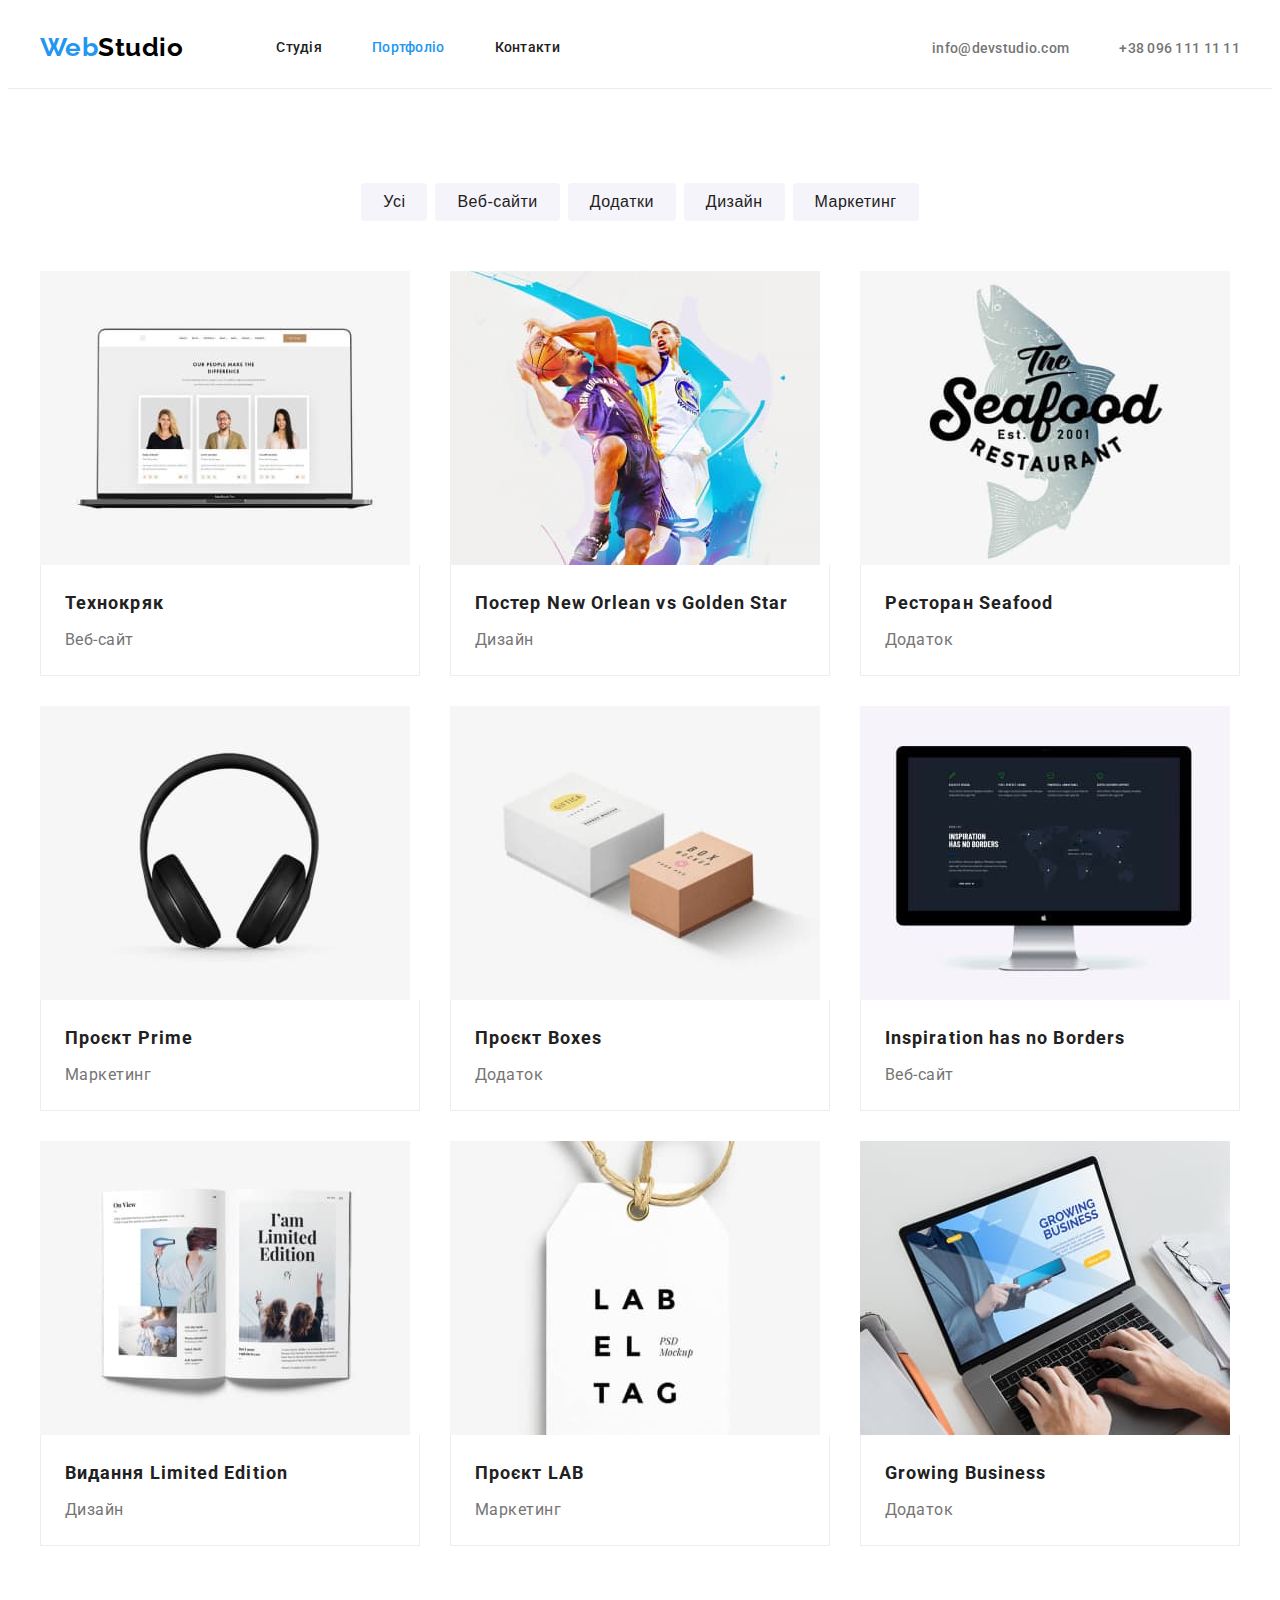
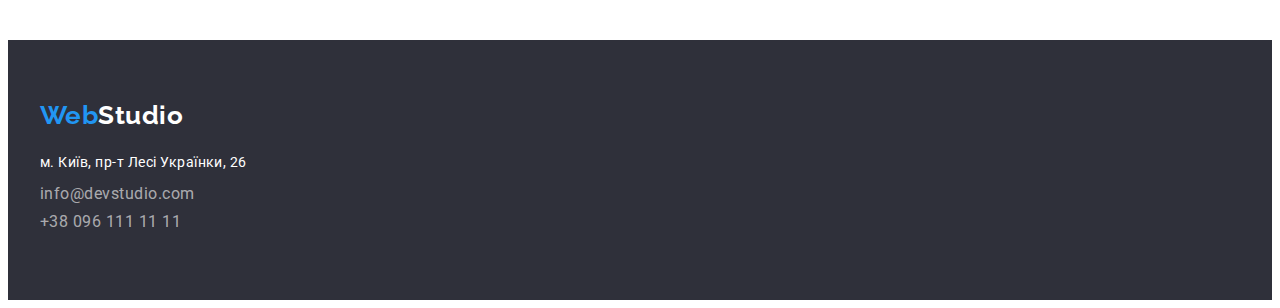
==== commit 9e421867: "изменил index.html" ====
--- a/portfolio.html
+++ b/portfolio.html
@@ -17,7 +17,7 @@
         <nav class="mein-nav">
             <a class="logo-link" href="/index.html">Web<span class="header-logo">Studio</span></a>
             <ul class="site-nav list">
-                <li class="site-nav-item"><a href="" class="link">Студія</a></li>
+                <li class="site-nav-item"><a href="./index.html" class="link">Студія</a></li>
                 <li class="site-nav-item"><a href="./portfolio.html" class="link current">Портфоліо</a></li>
                 <li class="site-nav-item"><a href="" class="link">Контакти</a></li>
             </ul>
@@ -114,7 +114,7 @@
     <footer class="footer">
         <div class="container">
         <a class="logo-link" href="/index.html">Web<span class="footer-logo">Studio</span></a>
-        <address>
+        <address class="address-items">
             <p class="text">м. Київ, пр-т Лесі Українки, 26</p>
             <ul class="footer-address list">
                 <li class="item"><a href="mailto:info@devstudio.com" class="link">info@devstudio.com</a></li>
@@ -123,7 +123,7 @@
         </address> 
     </div>
     </footer>
-    
+
 </body>
 </html>
 
--- a/css/styles.css
+++ b/css/styles.css
@@ -43,7 +43,6 @@
     display: block;
 }
 
-
 .list{
     list-style: none;
     margin: 0;
@@ -54,7 +53,7 @@
 
 /* Logo */
 .header{
-    border-bottom: 1px solid #ECECEC;;
+    border-bottom: 1px solid #ECECEC;
 }
 
 .header-logo{
@@ -92,7 +91,6 @@
     display: flex; 
     gap: 50px; 
 }
-
 
 .site-nav .link{
     display: block;
@@ -146,12 +144,10 @@
     text-align: center;
     padding: 200px 0;
    
-    background: #2F303A;
-   
+    background: #2F303A; 
     }
 
 .hero-title{
-    /* margin-top: 0; */
     margin-bottom: 30px;
 
     color: #FFFFFF;
@@ -160,9 +156,11 @@
     line-height: 1.4;
     text-align: center;
     letter-spacing: 0.06em;
+    text-transform: uppercase;
 }
 
 .button{
+    padding: 10px 32px;
     border-radius: 4px;
 
     border: none;
@@ -213,27 +211,19 @@
     font-size: 36px;
     line-height: 1.17; 
 }
-/* 
-.desc section{
-    margin-top: 0;
-   
-    } */
 
  .desc{
-        display: flex;
+    display: flex;
     gap: 30px;
 }
-            
- 
-    
+             
 .desc .item{
    flex-basis: calc((100% - 90px) / 4);
 }
 
-.desc list 
+/* .desc .list  */
 .desc-title{
     margin-bottom: 10px;
-    text-align: center;
 
     color: var(--title-text-color);
     font-weight: 700;
@@ -243,8 +233,6 @@
 }
 
 .desc .text{
-    /* margin-bottom: 0; */
-
     color: var(--primary-text-color);
     font-size: 14px;
     line-height: 1.71;
@@ -260,8 +248,6 @@
 width: 370px;
 margin-right: 30px;
 }
-
-
 
 .team{
     background: #F5F4FA;
@@ -274,13 +260,12 @@
 }
 
 .team .list{
-     /* flex-basis: calc((100%/3-60px); */
-/* gap: 30px: */
+
 }
 
 .picture{
     box-shadow: 0px 1px 3px rgba(0, 0, 0, 0.12), 0px 1px 1px rgba(0, 0, 0, 0.14), 0px 2px 1px rgba(0, 0, 0, 0.2);
-border-radius: 0px 0px 4px 4px;
+    border-radius: 0px 0px 4px 4px;
     text-align: center;
 
     background: #FFFFFF;
@@ -296,7 +281,6 @@
     padding-top: 60px;
     padding-bottom: 60px;
   
-
     background: #2F303A;
 }
 
@@ -343,13 +327,19 @@
     margin-bottom: 9px;
 }
 
+.address-items{
+    margin-top: 20px;
+}
+
+.footer-address .item{
+    margin-top: 9px;
+}
 /* Portfolio */
 
 .list-button{
     margin-bottom: 50px;
     display: flex;
     justify-content: center;
-    /* margin: 100px 0 50px 0; */
 }
 
 .list-button .item:not(:last-child){
@@ -357,10 +347,9 @@
 }
 
 .list-button .link{
+    border-style: none;
     border-radius: 4px;
     padding: 6px 22px;
-    min-width: 125px;
-    min-height: 38px;
     
     background: #F5F4FA;
     color: var(--title-text-color);
@@ -382,32 +371,14 @@
     display: flex;
     flex-wrap: wrap;
     gap: 30px;
-
 }
 
 .element{
-    flex-basis: calc((100% - 60px) / 3);
-    
-}
-
-/* .element{
-    width: 370px;
-    margin-right: 30px;
-    margin-bottom: 30px;
-    /* width: calc((100%-60px)/3);
-    margin-right: 30px; 
-} */
-
-/* .element:nth-child(3n){
-    margin-right: 0;
-}
-
-.element:nth-child(-n+3){
-    margin-bottom: 0;
-} */ */
-
+    flex-basis: calc((100% - 60px) / 3);    
+}
 
 .portfolio-title{
+    margin-bottom: 4px;
     color: var(--title-text-color);
     font-weight: 700;
     font-size: 18px;
